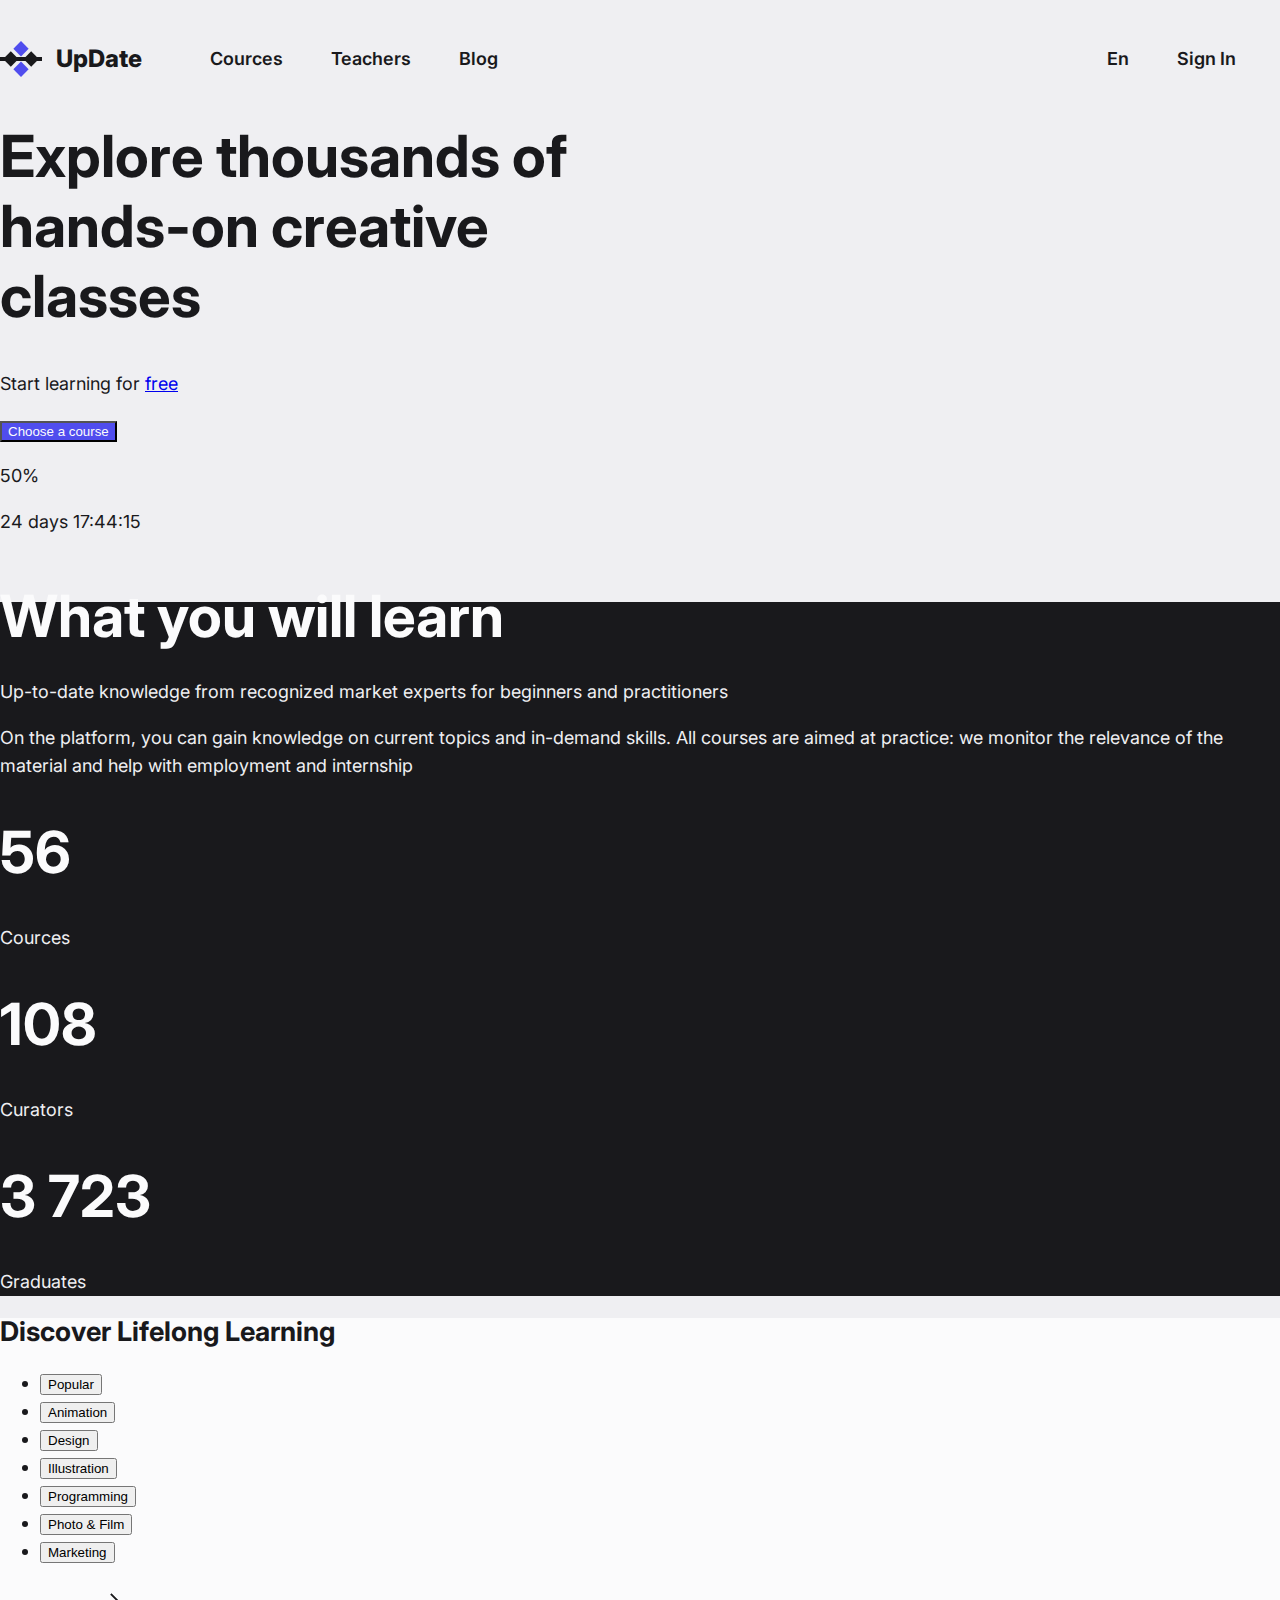
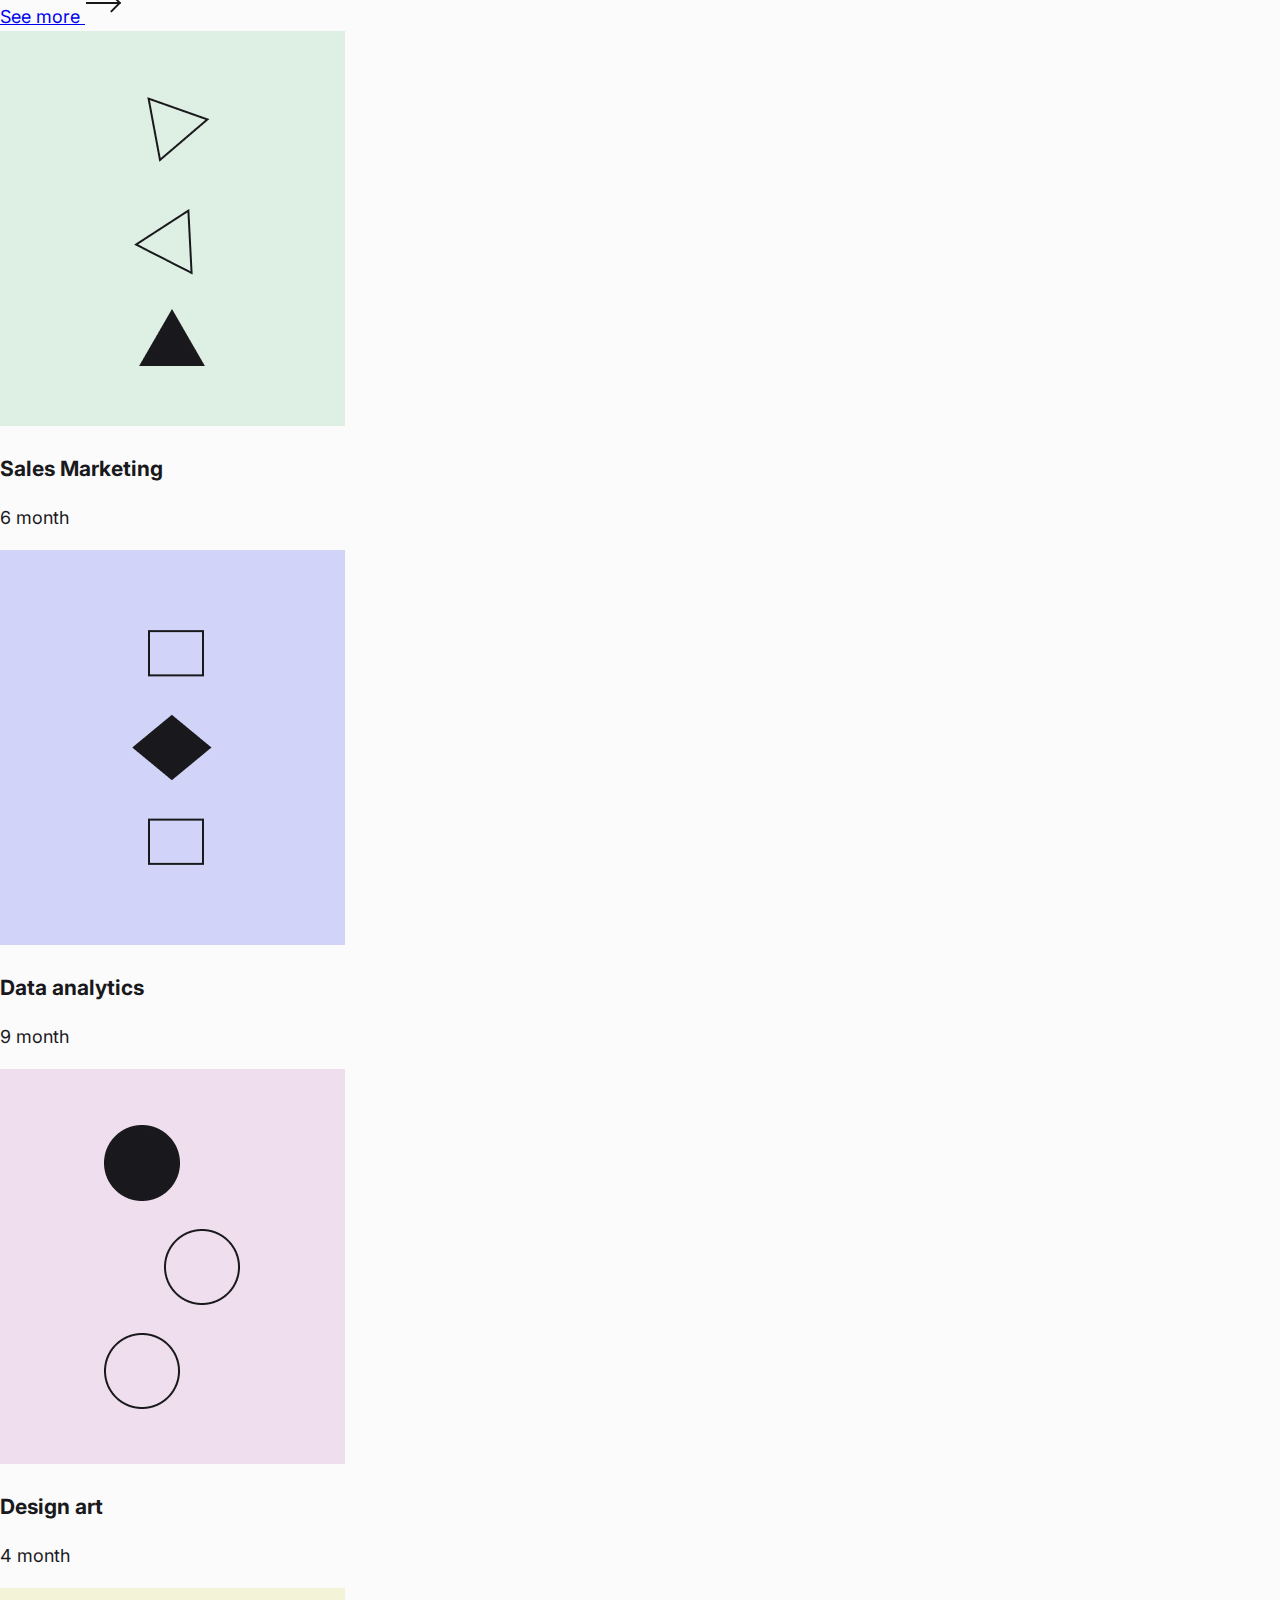
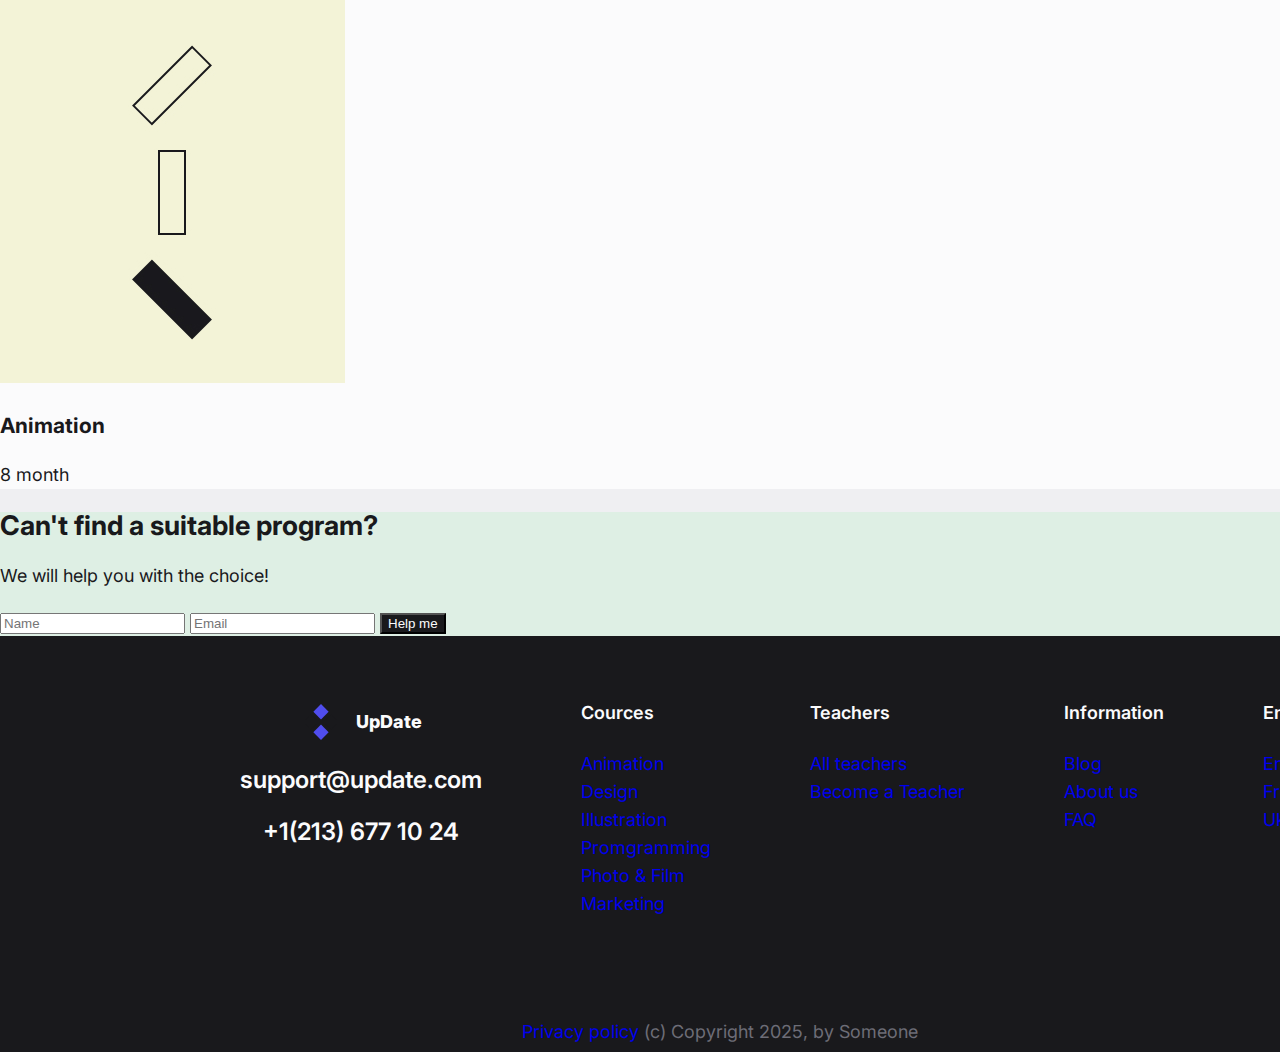
==== hw04.1/index.html @ 46eccae6 "first commit" ====
<!DOCTYPE html>
<html lang="en">
<head>
    <meta charset="UTF-8">
    <meta name="viewport" content="width=device-width, initial-scale=1.0">
    <link rel="preconnect" href="https://fonts.googleapis.com">
    <link rel="preconnect" href="https://fonts.gstatic.com" crossorigin>
    <link href="https://fonts.googleapis.com/css2?family=Inter:ital,opsz,wght@0,14..32,100..900;1,14..32,100..900&display=swap" rel="stylesheet">
    <link rel="stylesheet" href="css/styles.css">
    <title>Main page</title>
</head>
<body>
    <header class="container header">
        <div class="header__box">
            <a class="logo" href="index.html">
                <img src="img/logo.svg" alt="logo">
                UpDate
            </a>
            <nav class="nav">
                <ul class="nav__list">
                    <li>
                        <a class="link" href="#">Cources</a>
                    </li>
                    <li>
                        <a class="link" href="#">Teachers</a>
                    </li>                
                    <li>
                        <a class="link" href="#">Blog</a>
                    </li>                       
                </ul>
            </nav> 
        </div>
        <div class="btn-box">
            <a class="header__link" href="#">En</a>
            <a class="header__link" href="#">Sign In</a>  
            <a class="header__button" href="#">Free Trial</a>            
        </div>
    </header>

    <main>
        <section class="offer container">
            <div class="offer__holder">
                <h1 class="offer__title">
                    Explore thousands of hands-on creative classes
                </h1>
                <p class="offer__description">
                    Start learning for <a href="#">free</a>
                </p>
                <button class="offer__button">
                    Choose a course
                </button>
                <p class="offer__sale">
                    50%
                </p>
                <p class="offer__time">
                    <time>
                        24 days 17:44:15
                    </time>
                </p>
            </div>
            <ul class="offer__list">
                <li>
                    Marketer
                </li>
                <li>
                    Illustrator
                </li>
                <li>
                    Animator
                </li>
                <li>
                    Programmer
                </li>
                <li>
                    Designer
                </li>
                <li>
                    Photographer
                </li>
            </ul>
        </section>

        <section class="learn">
            <div class="learn__text">
                <h2 class="learn__title">
                    What you will learn
                </h2>
                <p class="learn__description">
                    Up-to-date knowledge from recognized market experts for beginners and practitioners
                </p>
                <p class="learn__description">
                    On the platform, you can gain knowledge on current topics and in-demand skills. 
                    All courses are aimed at practice: we monitor the relevance of the material and help with employment 
                    and internship
                </p>
            </div>
            <div class="learn__counters">
                <div class="learn__counter-item">
                    <p class="learn__counter-number">
                        56
                    </p>
                    <p class="learn__counter-description">
                        Cources
                    </p>
                </div>
            </div>
            <div class="learn__counters">
                <div class="learn__counter-item">
                    <p class="learn__counter-number">
                        108
                    </p>
                    <p class="learn__counter-description">
                        Curators
                    </p>
                </div>
            </div>
            <div class="learn__counters">
                <div class="learn__counter-item">
                    <p class="learn__counter-number">
                        3 723
                    </p>
                    <p class="learn__counter-description">
                        Graduates
                    </p>
                </div>
            </div>
        </section>

        <section class="discover">
            <h2 class="discover__title">
                Discover Lifelong Learning
            </h2>
            <ul class="discover__list">
                <li>
                    <button class="discover__button">
                        Popular
                    </button>
                </li>
                <li>
                    <button class="discover__button">
                        Animation
                    </button>
                </li>
                <li>
                    <button class="discover__button">
                        Design
                    </button>
                </li>
                <li>
                    <button class="discover__button">
                        Illustration
                    </button>
                </li>
                <li>
                    <button class="discover__button">
                        Programming
                    </button>
                </li>
                <li>
                    <button class="discover__button">
                        Photo & Film
                    </button>
                </li>
                <li>
                    <button class="discover__button">
                        Marketing
                    </button>
                </li>
            </ul>
            <a href="#">
                See more
                <img src="img/see_more_arrow.svg" alt="see more">
            </a>
            <div class="discover__cards">
                <article class="discover__card-item">
                    <img src="img/card_img_1.jpg" alt="Sales Marketing">
                    <h3 class="discover__card-title">
                        Sales Marketing
                    </h3>
                    <p class="discover__card-length">
                        6 month
                    </p>
                </article>
                <article class="discover__card-item">
                    <img src="img/card_img_2.jpg" alt="Data analytics">
                    <h3 class="discover__card-title">
                        Data analytics
                    </h3>
                    <p class="discover__card-length">
                        9 month
                    </p>
                </article>
                <article class="discover__card-item">
                    <img src="img/card_img_3.jpg" alt="Design art">
                    <h3 class="discover__card-title">
                        Design art
                    </h3>
                    <p class="discover__card-length">
                        4 month
                    </p>
                </article>
                <article class="discover__card-item">
                    <img src="img/card_img_4.jpg" alt="Animation">
                    <h3 class="discover__card-title">
                        Animation
                    </h3>
                    <p class="discover__card-length">
                        8 month
                    </p>
                </article>
            </div>
        </section>

        <section class="find-program">
            <div class="find-program__text">
                <h2 class="find-program__title">
                    Can't find a suitable program?
                </h2>
                <p class="find-program__description">
                    We will help you with the choice!
                </p>
            </div>
            <form action="https://fom.in.ua/echo" class="find-program__form">
                <input type="text" name="name" placeholder="Name" required>
                <input type="email" name="email" placeholder="Email" required>
                <button class="find-program__button">
                    Help me
                </button>
            </form>
        </section>
    </main>

    <footer class="footer">
        <div class="footer__columns container">
            <div class="footer__info">
                <a class="logo" href="index.html">
                    <img src="img/logo.svg" alt="logo">
                    UpDate
                </a>
                <a class="footer__info-contacts link" href="mailto:support@update.com">support@update.com</a>
                <a class="footer__info-contacts link" href="tel:12136771024">+1(213) 677 10 24</a>
            </div>
            
            <div class="sitemap__columns">
                <div class="sitemap__column">
                    <h6 class="sitemap__title">
                        Cources
                    </h6>
                    <ul class="sitemap__list">
                        <li>
                            <a href="#">Animation</a>
                        </li>
                        <li>
                            <a href="#">Design</a>
                        </li>
                        <li>
                            <a href="#">Illustration</a>
                        </li>
                        <li>
                            <a href="#">Promgramming</a>
                        </li>
                        <li>
                            <a href="#">Photo & Film</a>
                        </li>
                        <li>
                            <a href="#">Marketing</a>
                        </li>
                    </ul>
                </div>
                <div class="sitemap__column">
                    <h6 class="sitemap__title">
                        Teachers
                    </h6>
                    <ul class="sitemap__list">
                        <li>
                            <a href="#">All teachers</a>
                        </li>
                        <li>
                            <a href="#">Become a Teacher</a>
                        </li>
                </ul>
                </div>
                
                <div class="sitemap__column">
                    <h6 class="sitemap__title">
                        Information
                    </h6>
                    <ul class="sitemap__list">
                        <li>
                            <a href="#">Blog</a>
                        </li>
                        <li>
                            <a href="#">About us</a>
                        </li>
                        <li>
                            <a href="#">FAQ</a>
                        </li>
                    </ul>
                </div>
                
                <div class="sitemap__column">
                    <h6 class="sitemap__title">
                        En
                    </h6>
                    <ul class="sitemap__list">
                        <li>
                            <a href="#">English</a>
                        </li>
                        <li>
                            <a href="#">French</a>
                        </li>
                        <li>
                            <a href="#">Ukrainian</a>
                        </li>
                </ul>
                </div>
            </div>
        </div>

        <p class="copyright container">
            <a href="#">
                Privacy policy
            </a>
                (c) Copyright 2025, by Someone
        </p>
        
    </footer>
    
</body>
</html>
---- hw04.1/css/styles.css ----
body {
    background-color: #EFEFF2;
    color: #19191C;
    margin: 0;
    font: 400 18px/28px Inter, sans-serif;
}


.container {
    width: 1440px;
    margin: 0 auto;
}

.header {
    display: flex;
    padding: 36px 0 0;
    justify-content: space-between;
}

.header__box {
    display: flex;
    align-items: center;
    gap: 68px;
}

.nav__list {
    display: flex;
    list-style: none;
    gap: 48px;
    padding: 0;
    margin: 0;
    font-size: 18px;
    line-height: 22px;
    font-weight: 600;
}

.link {
    color: #19191C;
    text-decoration: none;
}

.btn-box {
    display: flex;
    gap: 48px;
    align-items: center;
}

.header__link {
    color: #19191C;
    font-size: 18px;
    line-height: 22px;
    font-weight: 600;
    text-decoration: none;
}

.header__button {
    background: #19191C;
    color: #EFEFF2;
    padding: 12px 37px;
    text-decoration: none;
    font-size: 18px;
    line-height: 22px;
    font-weight: 700;
}

.logo {
    font-weight: 800;
    font-size: 24px;
    line-height: 30px;
    display: flex;
    align-items: center;
    gap: 14px;
    color: #19191C;
    text-decoration: none;
}

.footer {
    color: #FBFBFC;
    background-color: #19191C;
    padding: 68px 0px 6px 0px;
}

.footer__columns {
    display: flex;
}

.footer__info {
    display: flex;
    flex-direction: column;
    gap: 28px;
    color: #FBFBFC;
    font-weight: 800;
    font-size: 18px;
    line-height: 100%;
    letter-spacing: 0%;
    text-decoration: none;
    align-items: center;
    padding: 0px 0px 0px 240px;
}

.footer__info-contacts {
    font-weight: 600;
    font-size: 24px;
    line-height: 100%;
    letter-spacing: 0%;
}

.footer__info .link {
    color: #FBFBFC;
    text-decoration: none;
}

.footer__info .logo {
    font-weight: 800;
    font-size: 18px;
    line-height: 100%;
    color: #FBFBFC;
    display: flex;
    align-items: center;
    gap: 14px;
    text-decoration: none;
}

.sitemap__columns {
    width: 100%;
    display: flex;
    justify-content: space-evenly;
    padding: 0px 0px 100px 0px;
}

.sitemap__column {
    text-align: left;
}

.sitemap__title {
    color: #FBFBFC;
    font-size: 18px;
    font-weight: 600;
    line-height: 100%;
    letter-spacing: 0%;
    margin: 0 auto;
}

.sitemap__list {
    color: #EFEFF2;
    font-size: 18px;
    font-weight: 400;
    line-height: 28px;
    list-style: none;
    padding-inline-start: 0px;
    padding-top: 28px;
    margin: 0 auto;
}

.sitemap__list a {
    text-decoration: none;
}

.copyright {
    align-items: center;
    text-align: center;
    font-weight: 400;
    font-size: 18px;
    line-height: 28px;
    letter-spacing: 0%;
    color: #6D6D77;
}

.copyright a {
    text-decoration: none;
}

.offer {
    background-color: #EFEFF2;
    color: #19191C;
    display: flex;
    justify-content: space-between;
}

.offer__holder {
    width: 648px;
}

.offer__title {
    font-size: 58px;
    line-height: 70px;
    font-weight: 700;
}

.offer__button {
    color: #FBFBFC;
    background-color: #504DEE;
}

.learn {
    color: #FBFBFC;
    background-color: #19191C;
}

.learn__title, .learn__counter-item {
    font-size: 58px;
    font-weight: 700;
}

.learn__description, .learn__counter-description {
    font-size: 18px;
    font-weight: 400;
    color: #EFEFF2;
}

.discover {
    color: #19191C;
    background-color: #FBFBFC;
}

.find-program {
    color: #19191C;
    background-color: #DEEFE4;
}

.find-program__button {
    color: #FBFBFC;
    background-color: #19191C;
}

.UI-UX_designer {
    background-color: #EFEFF2;
}

.UI-UX_designer__button-start{
    color: #FBFBFC;
    background-color: #504DEE;
    font-size: 18px;
    font-weight: 700;
}

.Profession_UI-UX {
    background-color: #FBFBFC;
}

.Prices {
    background-color: #FBFBFC;
}
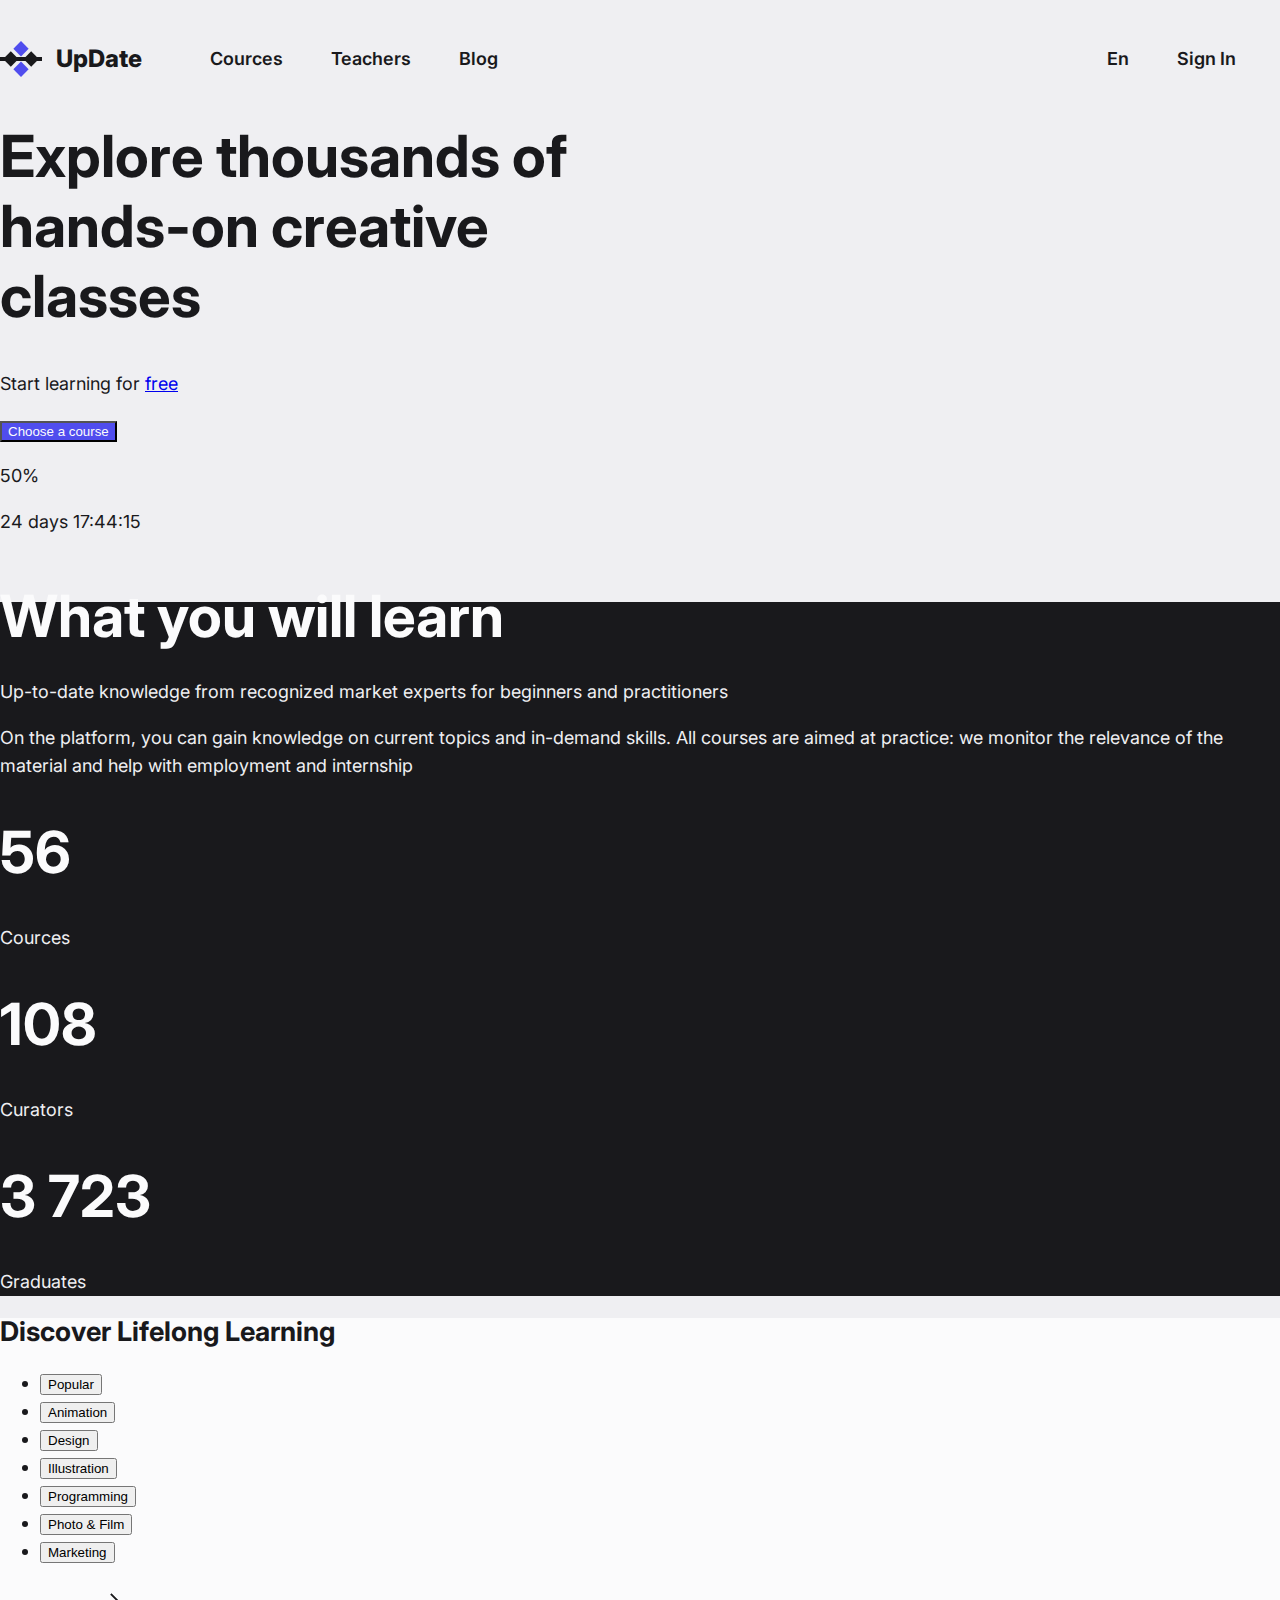
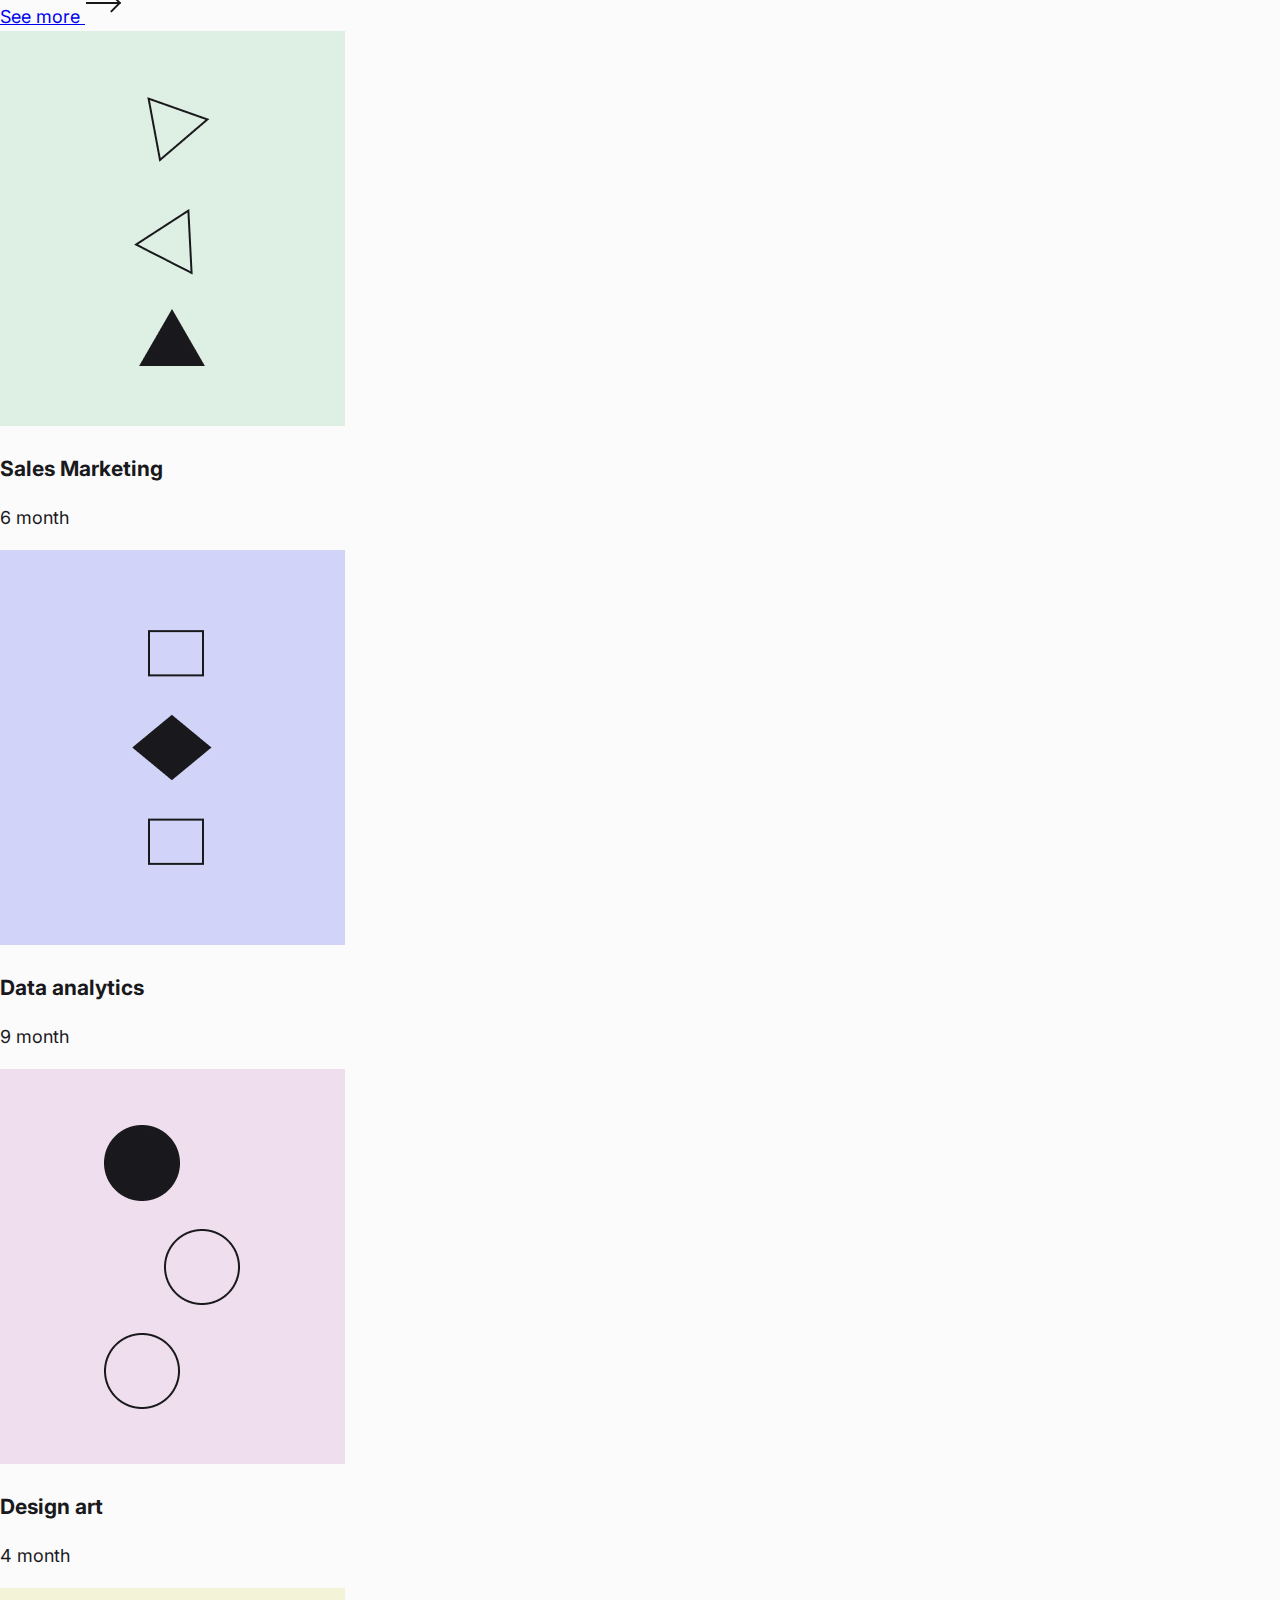
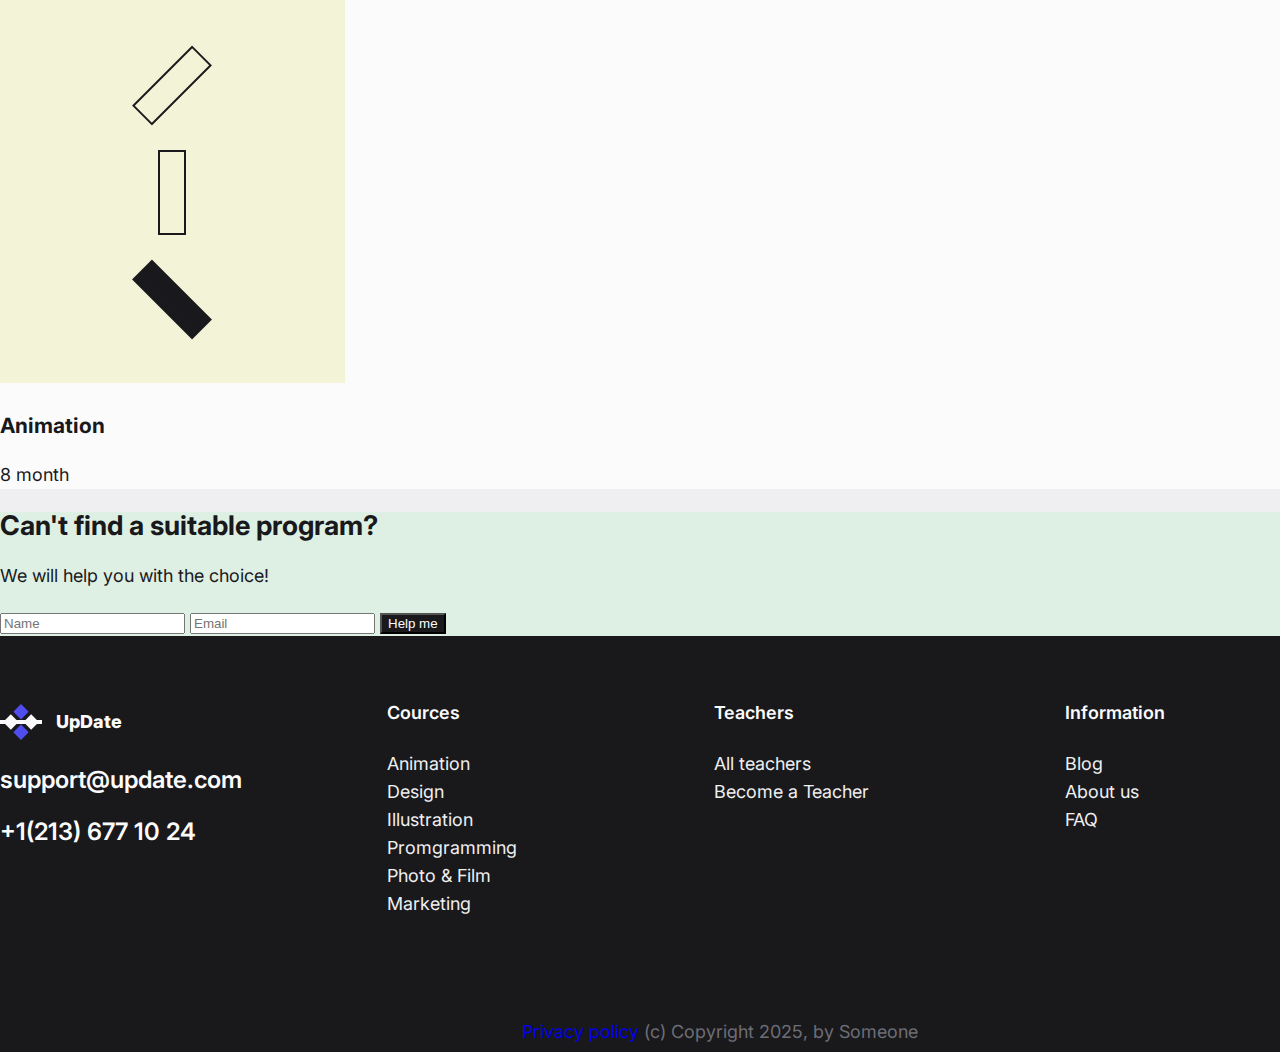
==== commit e2235b05: "hw08.1" ====
--- a/hw04.1/index.html
+++ b/hw04.1/index.html
@@ -13,7 +13,7 @@
     <header class="container header">
         <div class="header__box">
             <a class="logo" href="index.html">
-                <img src="img/logo.svg" alt="logo">
+                <img src="img/logo-header.svg" alt="logo">
                 UpDate
             </a>
             <nav class="nav">
@@ -234,7 +234,7 @@
         <div class="footer__columns container">
             <div class="footer__info">
                 <a class="logo" href="index.html">
-                    <img src="img/logo.svg" alt="logo">
+                    <img src="img/logo-footer.svg" alt="logo">
                     UpDate
                 </a>
                 <a class="footer__info-contacts link" href="mailto:support@update.com">support@update.com</a>
--- a/hw04.1/css/styles.css
+++ b/hw04.1/css/styles.css
@@ -82,6 +82,7 @@
 
 .footer__columns {
     display: flex;
+    justify-content: space-between;
 }
 
 .footer__info {
@@ -94,8 +95,7 @@
     line-height: 100%;
     letter-spacing: 0%;
     text-decoration: none;
-    align-items: center;
-    padding: 0px 0px 0px 240px;
+    justify-content: left;
 }
 
 .footer__info-contacts {
@@ -124,8 +124,8 @@
 .sitemap__columns {
     width: 100%;
     display: flex;
-    justify-content: space-evenly;
-    padding: 0px 0px 100px 0px;
+    justify-content: space-between;
+    padding: 0px 0px 100px 145px;
 }
 
 .sitemap__column {
@@ -154,6 +154,7 @@
 
 .sitemap__list a {
     text-decoration: none;
+    color: #EFEFF2;
 }
 
 .copyright {
